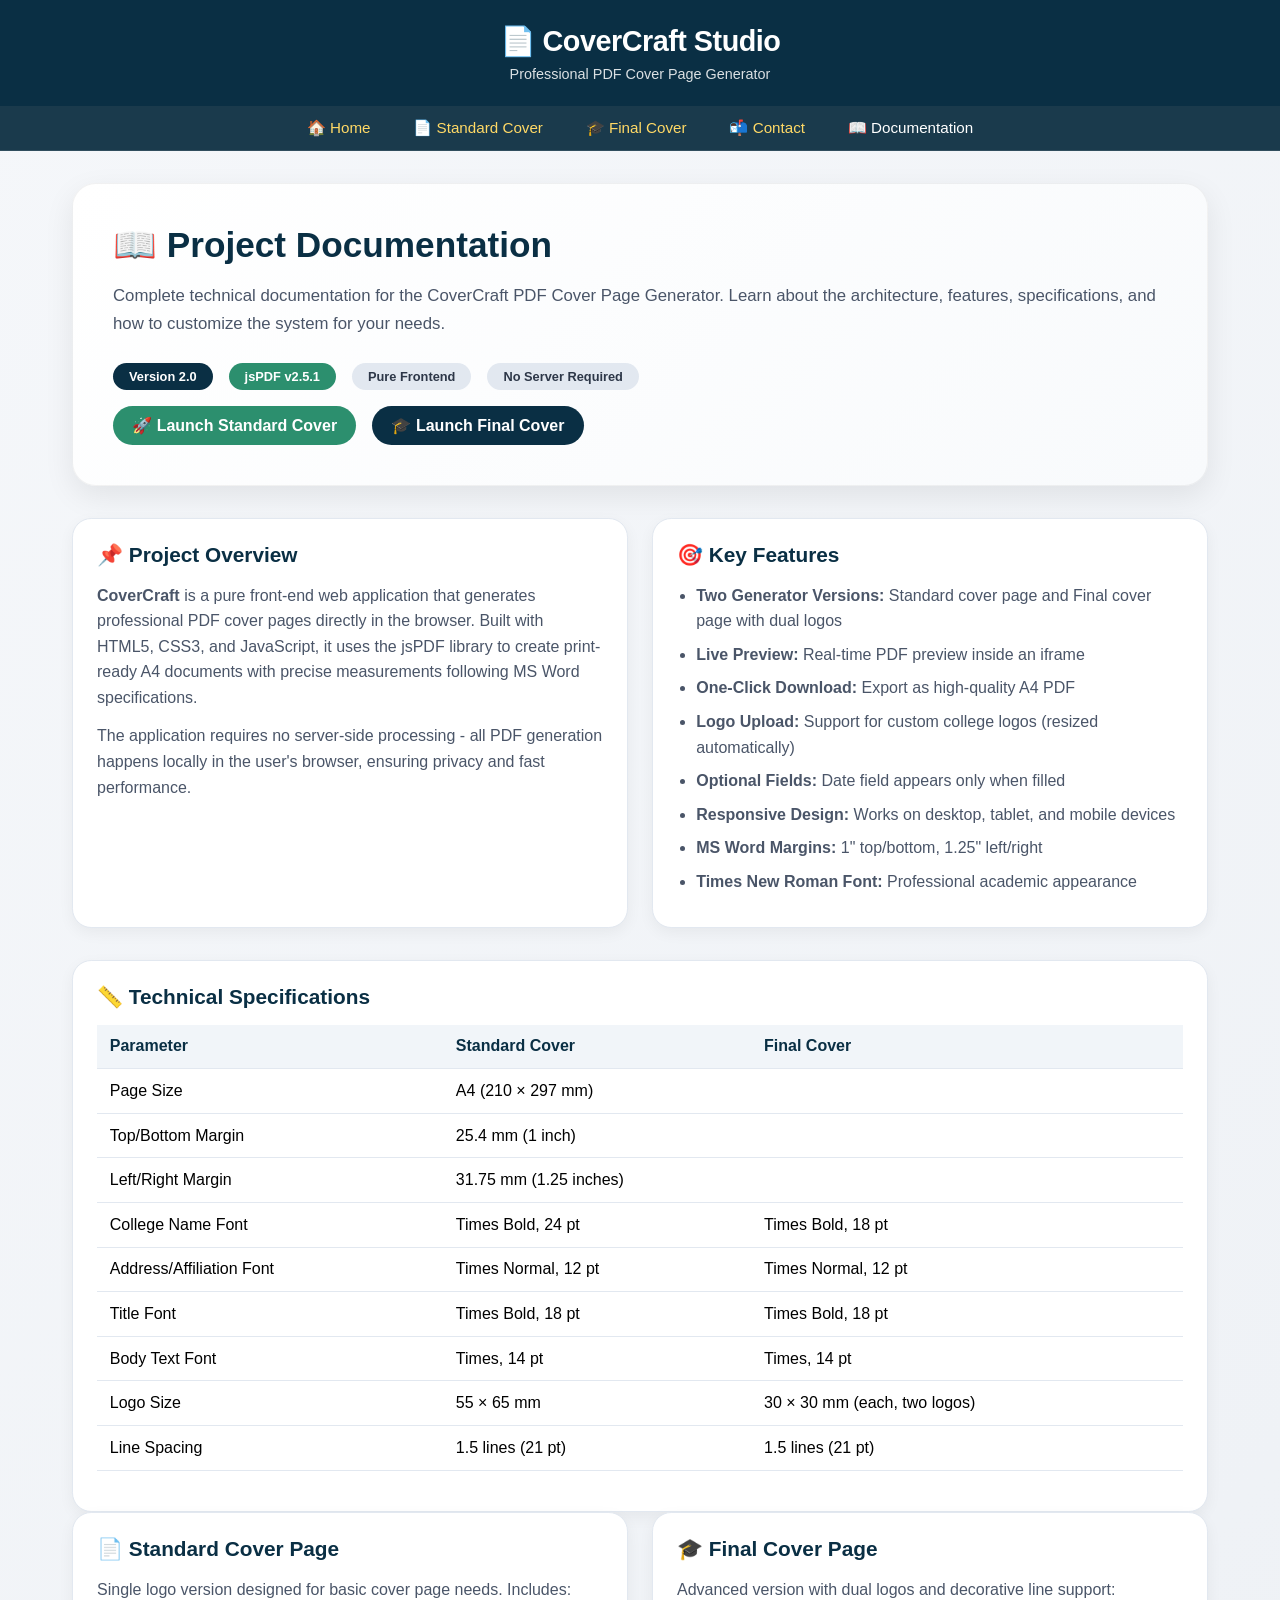
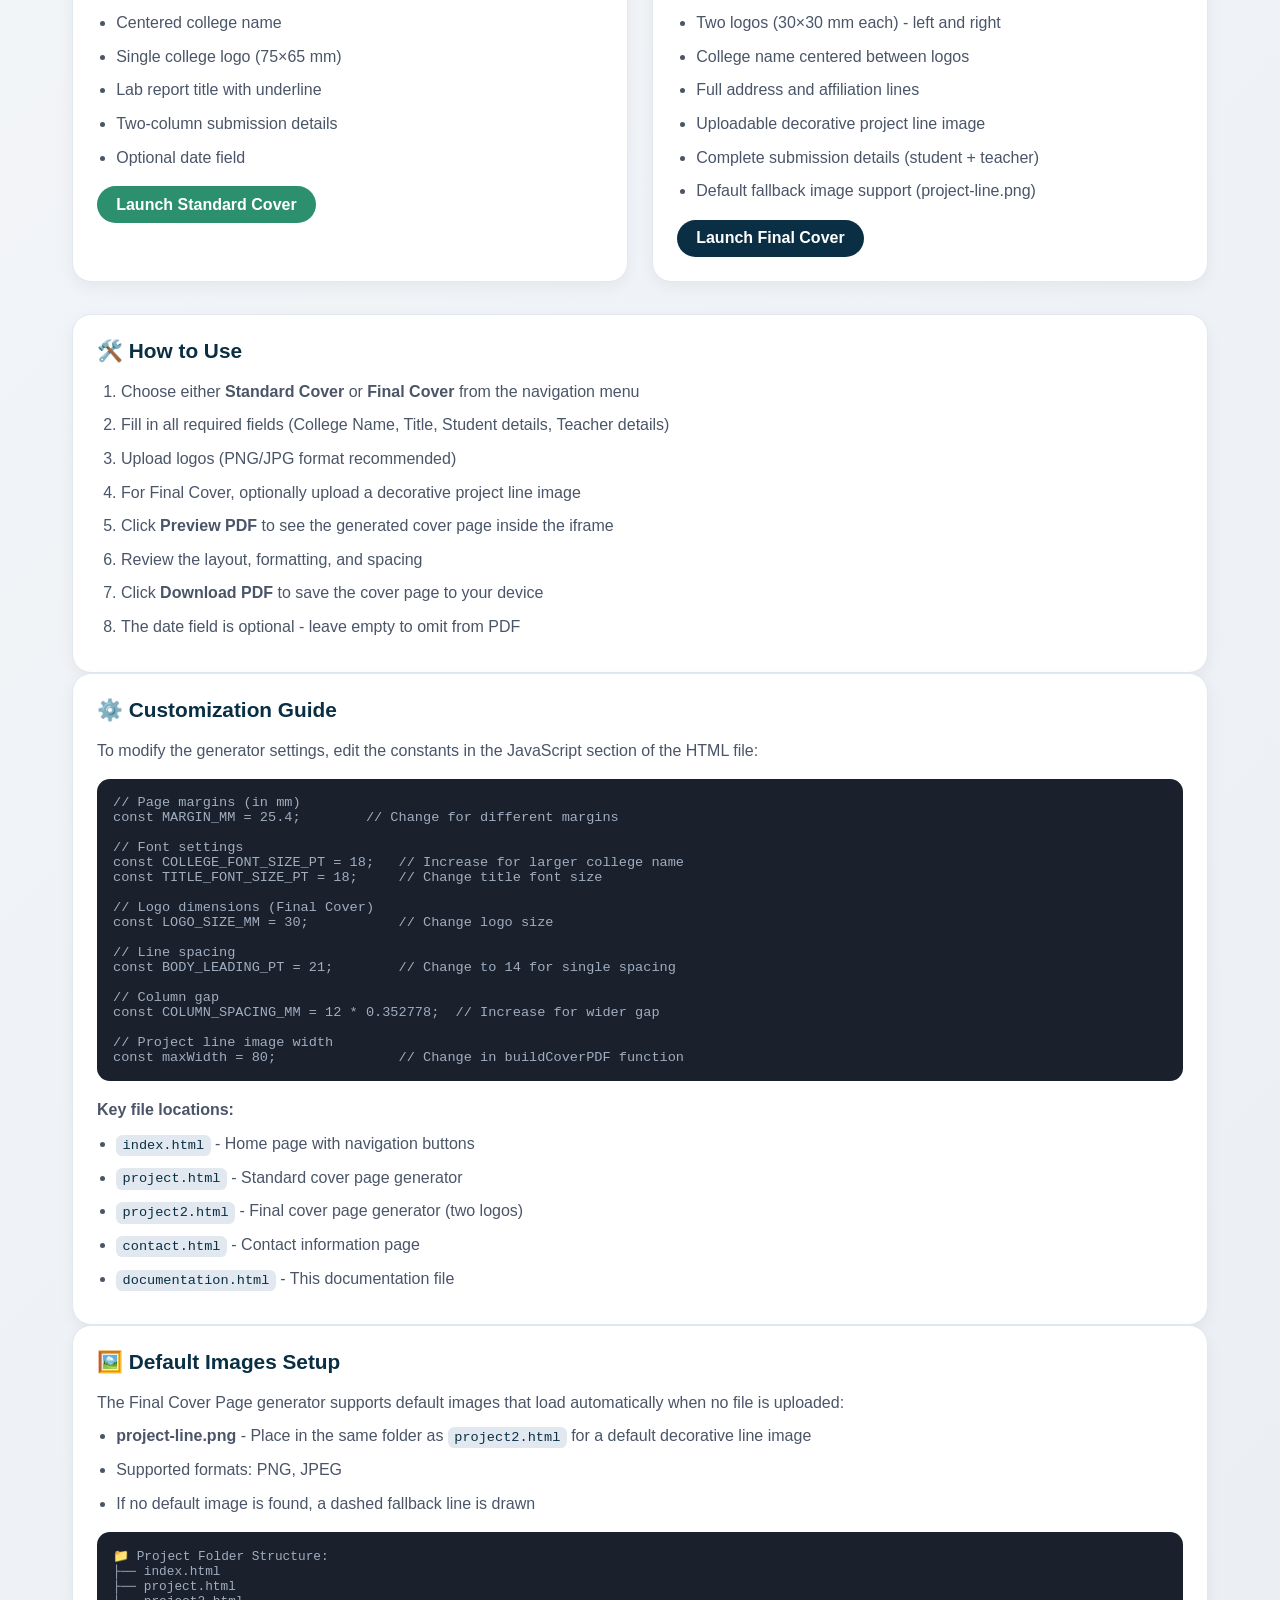
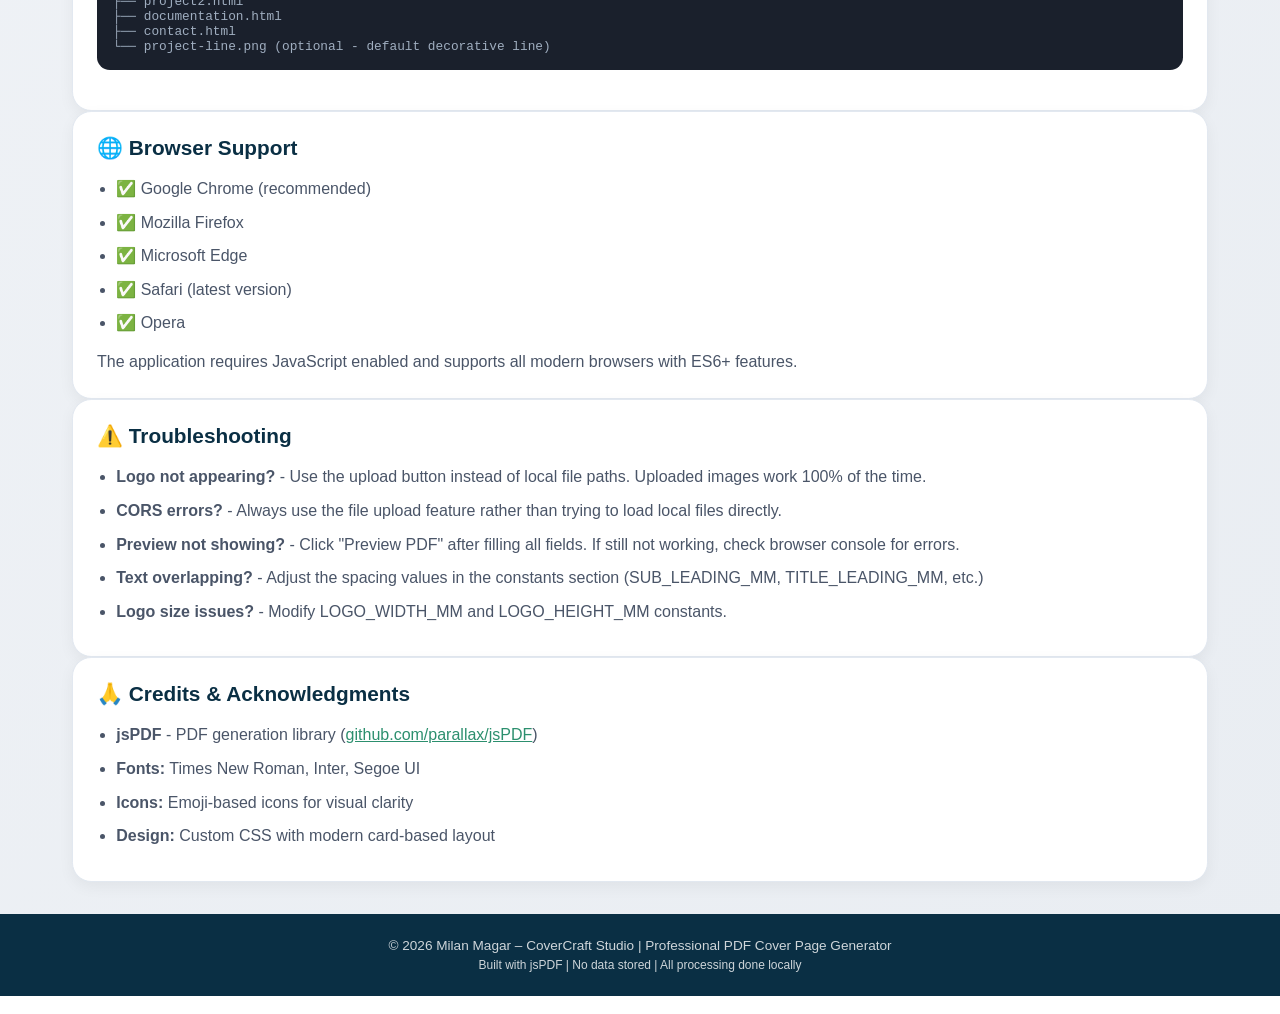
==== documentation.html @ 2a4d16ee "Add files via upload" ====
<!DOCTYPE html>
<html lang="en">
<head>
  <meta charset="UTF-8">
  <meta name="viewport" content="width=device-width, initial-scale=1.0">
  <title>Documentation | CoverCraft Studio</title>
  <style>
    * {
      margin: 0;
      padding: 0;
      box-sizing: border-box;
    }

    body {
      font-family: 'Inter', -apple-system, BlinkMacSystemFont, 'Segoe UI', Roboto, sans-serif;
      background: linear-gradient(135deg, #f5f7fa 0%, #e9edf2 100%);
      min-height: 100vh;
      display: flex;
      flex-direction: column;
    }

    /* Header Styles */
    .main-header {
      background: linear-gradient(135deg, #0a2f44 0%, #0a2f44 100%);
      color: white;
      padding: 1.5rem 2rem;
      text-align: center;
      box-shadow: 0 4px 15px rgba(0,0,0,0.1);
    }

    .main-header h1 {
      font-size: 1.8rem;
      letter-spacing: -0.5px;
      margin-bottom: 0.5rem;
    }

    .main-header p {
      opacity: 0.85;
      font-size: 0.9rem;
    }

    /* Navigation */
    .nav-bar {
      background: #1a3a4c;
      padding: 0.8rem 2rem;
      text-align: center;
      border-bottom: 1px solid rgba(255,255,255,0.1);
    }

    .nav-bar a {
      color: #ffd966;
      margin: 0 1.2rem;
      text-decoration: none;
      font-weight: 500;
      transition: all 0.3s ease;
      font-size: 0.95rem;
    }

    .nav-bar a:hover {
      color: white;
      text-decoration: underline;
    }

    /* Container */
    .container {
      max-width: 1200px;
      margin: 2rem auto;
      padding: 0 2rem;
      flex: 1;
    }

    /* Hero Section */
    .hero-section {
      background: linear-gradient(135deg, #ffffff 0%, #f8fafc 100%);
      border-radius: 1.5rem;
      padding: 2.5rem;
      margin-bottom: 2rem;
      box-shadow: 0 10px 30px rgba(0,0,0,0.08);
      border: 1px solid rgba(0,0,0,0.05);
    }

    .hero-section h1 {
      color: #0a2f44;
      font-size: 2.2rem;
      margin-bottom: 1rem;
    }

    .hero-section p {
      color: #4a5568;
      line-height: 1.7;
      font-size: 1.05rem;
    }

    .badge-container {
      display: flex;
      gap: 1rem;
      margin-top: 1.5rem;
      flex-wrap: wrap;
    }

    .badge {
      background: #e2e8f0;
      color: #2d3748;
      padding: 0.4rem 1rem;
      border-radius: 2rem;
      font-size: 0.8rem;
      font-weight: 600;
    }

    .badge-primary {
      background: #0a2f44;
      color: white;
    }

    .badge-accent {
      background: #2c8f6e;
      color: white;
    }

    /* Card Grid */
    .card-grid {
      display: grid;
      grid-template-columns: repeat(auto-fit, minmax(350px, 1fr));
      gap: 1.5rem;
      margin-bottom: 2rem;
    }

    .card {
      background: white;
      border-radius: 1.2rem;
      padding: 1.5rem;
      box-shadow: 0 5px 15px rgba(0,0,0,0.05);
      transition: transform 0.2s ease, box-shadow 0.2s ease;
      border: 1px solid #e2e8f0;
    }

    .card:hover {
      transform: translateY(-3px);
      box-shadow: 0 15px 30px rgba(0,0,0,0.1);
    }

    .card h3 {
      color: #0a2f44;
      font-size: 1.3rem;
      margin-bottom: 1rem;
      display: flex;
      align-items: center;
      gap: 0.5rem;
    }

    .card p, .card li {
      color: #4a5568;
      line-height: 1.6;
    }

    .card ul, .card ol {
      margin-left: 1.2rem;
      margin-top: 0.5rem;
    }

    .card li {
      margin: 0.5rem 0;
    }

    /* Code Block */
    .code-block {
      background: #1a202c;
      color: #a0aec0;
      padding: 1rem;
      border-radius: 0.8rem;
      font-family: 'Courier New', monospace;
      font-size: 0.8rem;
      overflow-x: auto;
      margin: 1rem 0;
    }

    code {
      background: #e2e8f0;
      padding: 0.2rem 0.4rem;
      border-radius: 0.4rem;
      font-family: 'Courier New', monospace;
      font-size: 0.85rem;
      color: #0a2f44;
    }

    pre {
      background: #1a202c;
      padding: 1rem;
      border-radius: 0.8rem;
      overflow-x: auto;
      margin: 1rem 0;
    }

    pre code {
      background: transparent;
      color: #a0aec0;
      padding: 0;
    }

    /* Buttons */
    .btn {
      display: inline-flex;
      align-items: center;
      gap: 0.5rem;
      background: #2c8f6e;
      color: white;
      padding: 0.6rem 1.2rem;
      border-radius: 2rem;
      text-decoration: none;
      font-weight: 600;
      transition: all 0.2s ease;
      border: none;
      cursor: pointer;
    }

    .btn:hover {
      background: #1f6e54;
      transform: translateY(-2px);
    }

    .btn-primary {
      background: #0a2f44;
    }

    .btn-primary:hover {
      background: #1a4b66;
    }

    .btn-group {
      display: flex;
      gap: 1rem;
      flex-wrap: wrap;
      margin-top: 1rem;
    }

    /* Table Styles */
    .specs-table {
      width: 100%;
      border-collapse: collapse;
      margin: 1rem 0;
    }

    .specs-table th, .specs-table td {
      padding: 0.8rem;
      text-align: left;
      border-bottom: 1px solid #e2e8f0;
    }

    .specs-table th {
      background: #f1f5f9;
      color: #0a2f44;
      font-weight: 600;
    }

    .specs-table tr:hover {
      background: #f8fafc;
    }

    /* Footer */
    .main-footer {
      background: #0a2f44;
      color: white;
      text-align: center;
      padding: 1.5rem;
      margin-top: auto;
    }

    .main-footer p {
      opacity: 0.8;
      font-size: 0.85rem;
    }

    /* Responsive */
    @media (max-width: 768px) {
      .container {
        padding: 0 1rem;
      }
      .hero-section {
        padding: 1.5rem;
      }
      .hero-section h1 {
        font-size: 1.6rem;
      }
      .card-grid {
        grid-template-columns: 1fr;
      }
      .nav-bar a {
        margin: 0 0.8rem;
        font-size: 0.85rem;
      }
    }
  </style>
</head>
<body>
  <div class="main-header">
    <h1>📄 CoverCraft Studio</h1>
    <p>Professional PDF Cover Page Generator</p>
  </div>
  <div class="nav-bar">
    <a href="index.html">🏠 Home</a>
    <a href="project.html">📄 Standard Cover</a>
    <a href="project2.html">🎓 Final Cover</a>
    <a href="contact.html">📬 Contact</a>
    <a href="documentation.html" style="color: white;">📖 Documentation</a>
  </div>

  <div class="container">
    <!-- Hero Section -->
    <div class="hero-section">
      <h1>📖 Project Documentation</h1>
      <p>Complete technical documentation for the CoverCraft PDF Cover Page Generator. Learn about the architecture, features, specifications, and how to customize the system for your needs.</p>
      <div class="badge-container">
        <span class="badge badge-primary">Version 2.0</span>
        <span class="badge badge-accent">jsPDF v2.5.1</span>
        <span class="badge">Pure Frontend</span>
        <span class="badge">No Server Required</span>
      </div>
      <div class="btn-group">
        <a href="project.html" class="btn">🚀 Launch Standard Cover</a>
        <a href="project2.html" class="btn btn-primary">🎓 Launch Final Cover</a>
      </div>
    </div>

    <!-- Overview Card -->
    <div class="card-grid">
      <div class="card">
        <h3>📌 Project Overview</h3>
        <p><strong>CoverCraft</strong> is a pure front-end web application that generates professional PDF cover pages directly in the browser. Built with HTML5, CSS3, and JavaScript, it uses the jsPDF library to create print-ready A4 documents with precise measurements following MS Word specifications.</p>
        <p style="margin-top: 0.8rem;">The application requires no server-side processing - all PDF generation happens locally in the user's browser, ensuring privacy and fast performance.</p>
      </div>

      <div class="card">
        <h3>🎯 Key Features</h3>
        <ul>
          <li><strong>Two Generator Versions:</strong> Standard cover page and Final cover page with dual logos</li>
          <li><strong>Live Preview:</strong> Real-time PDF preview inside an iframe</li>
          <li><strong>One-Click Download:</strong> Export as high-quality A4 PDF</li>
          <li><strong>Logo Upload:</strong> Support for custom college logos (resized automatically)</li>
          <li><strong>Optional Fields:</strong> Date field appears only when filled</li>
          <li><strong>Responsive Design:</strong> Works on desktop, tablet, and mobile devices</li>
          <li><strong>MS Word Margins:</strong> 1" top/bottom, 1.25" left/right</li>
          <li><strong>Times New Roman Font:</strong> Professional academic appearance</li>
        </ul>
      </div>
    </div>

    <!-- Technical Specifications -->
    <div class="card">
      <h3>📏 Technical Specifications</h3>
      <table class="specs-table">
        <thead>
          <tr><th>Parameter</th><th>Standard Cover</th><th>Final Cover</th></tr>
        </thead>
        <tbody>
          <tr><td>Page Size</td><td colspan="2">A4 (210 × 297 mm)</td></tr>
          <tr><td>Top/Bottom Margin</td><td colspan="2">25.4 mm (1 inch)</td></tr>
          <tr><td>Left/Right Margin</td><td colspan="2">31.75 mm (1.25 inches)</td></tr>
          <tr><td>College Name Font</td><td>Times Bold, 24 pt</td><td>Times Bold, 18 pt</td></tr>
          <tr><td>Address/Affiliation Font</td><td>Times Normal, 12 pt</td><td>Times Normal, 12 pt</td></tr>
          <tr><td>Title Font</td><td>Times Bold, 18 pt</td><td>Times Bold, 18 pt</td></tr>
          <tr><td>Body Text Font</td><td>Times, 14 pt</td><td>Times, 14 pt</td></tr>
          <tr><td>Logo Size</td><td>55 × 65 mm</td><td>30 × 30 mm (each, two logos)</td></tr>
          <tr><td>Line Spacing</td><td>1.5 lines (21 pt)</td><td>1.5 lines (21 pt)</td></tr>
        </tbody>
      </table>
    </div>

    <!-- Generator Versions -->
    <div class="card-grid">
      <div class="card">
        <h3>📄 Standard Cover Page</h3>
        <p>Single logo version designed for basic cover page needs. Includes:</p>
        <ul>
          <li>Centered college name</li>
          <li>Single college logo (75×65 mm)</li>
          <li>Lab report title with underline</li>
          <li>Two-column submission details</li>
          <li>Optional date field</li>
        </ul>
        <div class="btn-group" style="margin-top: 1rem;">
          <a href="project.html" class="btn">Launch Standard Cover</a>
        </div>
      </div>

      <div class="card">
        <h3>🎓 Final Cover Page</h3>
        <p>Advanced version with dual logos and decorative line support:</p>
        <ul>
          <li>Two logos (30×30 mm each) - left and right</li>
          <li>College name centered between logos</li>
          <li>Full address and affiliation lines</li>
          <li>Uploadable decorative project line image</li>
          <li>Complete submission details (student + teacher)</li>
          <li>Default fallback image support (project-line.png)</li>
        </ul>
        <div class="btn-group" style="margin-top: 1rem;">
          <a href="project2.html" class="btn btn-primary">Launch Final Cover</a>
        </div>
      </div>
    </div>

    <!-- How to Use -->
    <div class="card">
      <h3>🛠️ How to Use</h3>
      <ol style="margin-left: 1.5rem; line-height: 1.8;">
        <li>Choose either <strong>Standard Cover</strong> or <strong>Final Cover</strong> from the navigation menu</li>
        <li>Fill in all required fields (College Name, Title, Student details, Teacher details)</li>
        <li>Upload logos (PNG/JPG format recommended)</li>
        <li>For Final Cover, optionally upload a decorative project line image</li>
        <li>Click <strong>Preview PDF</strong> to see the generated cover page inside the iframe</li>
        <li>Review the layout, formatting, and spacing</li>
        <li>Click <strong>Download PDF</strong> to save the cover page to your device</li>
        <li>The date field is optional - leave empty to omit from PDF</li>
      </ol>
    </div>

    <!-- Customization Guide -->
    <div class="card">
      <h3>⚙️ Customization Guide</h3>
      <p>To modify the generator settings, edit the constants in the JavaScript section of the HTML file:</p>
      
      <pre><code>// Page margins (in mm)
const MARGIN_MM = 25.4;        // Change for different margins

// Font settings
const COLLEGE_FONT_SIZE_PT = 18;   // Increase for larger college name
const TITLE_FONT_SIZE_PT = 18;     // Change title font size

// Logo dimensions (Final Cover)
const LOGO_SIZE_MM = 30;           // Change logo size

// Line spacing
const BODY_LEADING_PT = 21;        // Change to 14 for single spacing

// Column gap
const COLUMN_SPACING_MM = 12 * 0.352778;  // Increase for wider gap

// Project line image width
const maxWidth = 80;               // Change in buildCoverPDF function</code></pre>

      <p style="margin-top: 1rem;"><strong>Key file locations:</strong></p>
      <ul>
        <li><code>index.html</code> - Home page with navigation buttons</li>
        <li><code>project.html</code> - Standard cover page generator</li>
        <li><code>project2.html</code> - Final cover page generator (two logos)</li>
        <li><code>contact.html</code> - Contact information page</li>
        <li><code>documentation.html</code> - This documentation file</li>
      </ul>
    </div>

    <!-- Default Images -->
    <div class="card">
      <h3>🖼️ Default Images Setup</h3>
      <p>The Final Cover Page generator supports default images that load automatically when no file is uploaded:</p>
      <ul>
        <li><strong>project-line.png</strong> - Place in the same folder as <code>project2.html</code> for a default decorative line image</li>
        <li>Supported formats: PNG, JPEG</li>
        <li>If no default image is found, a dashed fallback line is drawn</li>
      </ul>
      <div class="code-block">
        📁 Project Folder Structure:<br>
        ├── index.html<br>
        ├── project.html<br>
        ├── project2.html<br>
        ├── documentation.html<br>
        ├── contact.html<br>
        └── project-line.png (optional - default decorative line)
      </div>
    </div>

    <!-- Browser Support -->
    <div class="card">
      <h3>🌐 Browser Support</h3>
      <ul>
        <li>✅ Google Chrome (recommended)</li>
        <li>✅ Mozilla Firefox</li>
        <li>✅ Microsoft Edge</li>
        <li>✅ Safari (latest version)</li>
        <li>✅ Opera</li>
      </ul>
      <p style="margin-top: 0.8rem;">The application requires JavaScript enabled and supports all modern browsers with ES6+ features.</p>
    </div>

    <!-- Troubleshooting -->
    <div class="card">
      <h3>⚠️ Troubleshooting</h3>
      <ul>
        <li><strong>Logo not appearing?</strong> - Use the upload button instead of local file paths. Uploaded images work 100% of the time.</li>
        <li><strong>CORS errors?</strong> - Always use the file upload feature rather than trying to load local files directly.</li>
        <li><strong>Preview not showing?</strong> - Click "Preview PDF" after filling all fields. If still not working, check browser console for errors.</li>
        <li><strong>Text overlapping?</strong> - Adjust the spacing values in the constants section (SUB_LEADING_MM, TITLE_LEADING_MM, etc.)</li>
        <li><strong>Logo size issues?</strong> - Modify LOGO_WIDTH_MM and LOGO_HEIGHT_MM constants.</li>
      </ul>
    </div>

    <!-- Credits -->
    <div class="card">
      <h3>🙏 Credits & Acknowledgments</h3>
      <ul>
        <li><strong>jsPDF</strong> - PDF generation library (<a href="https://github.com/parallax/jsPDF" target="_blank" style="color: #2c8f6e;">github.com/parallax/jsPDF</a>)</li>
        <li><strong>Fonts:</strong> Times New Roman, Inter, Segoe UI</li>
        <li><strong>Icons:</strong> Emoji-based icons for visual clarity</li>
        <li><strong>Design:</strong> Custom CSS with modern card-based layout</li>
      </ul>
    </div>
  </div>

  <div class="main-footer">
    <p>© 2026 Milan Magar – CoverCraft Studio | Professional PDF Cover Page Generator</p>
    <p style="font-size: 0.75rem; margin-top: 0.3rem;">Built with jsPDF | No data stored | All processing done locally</p>
  </div>
</body>
</html>
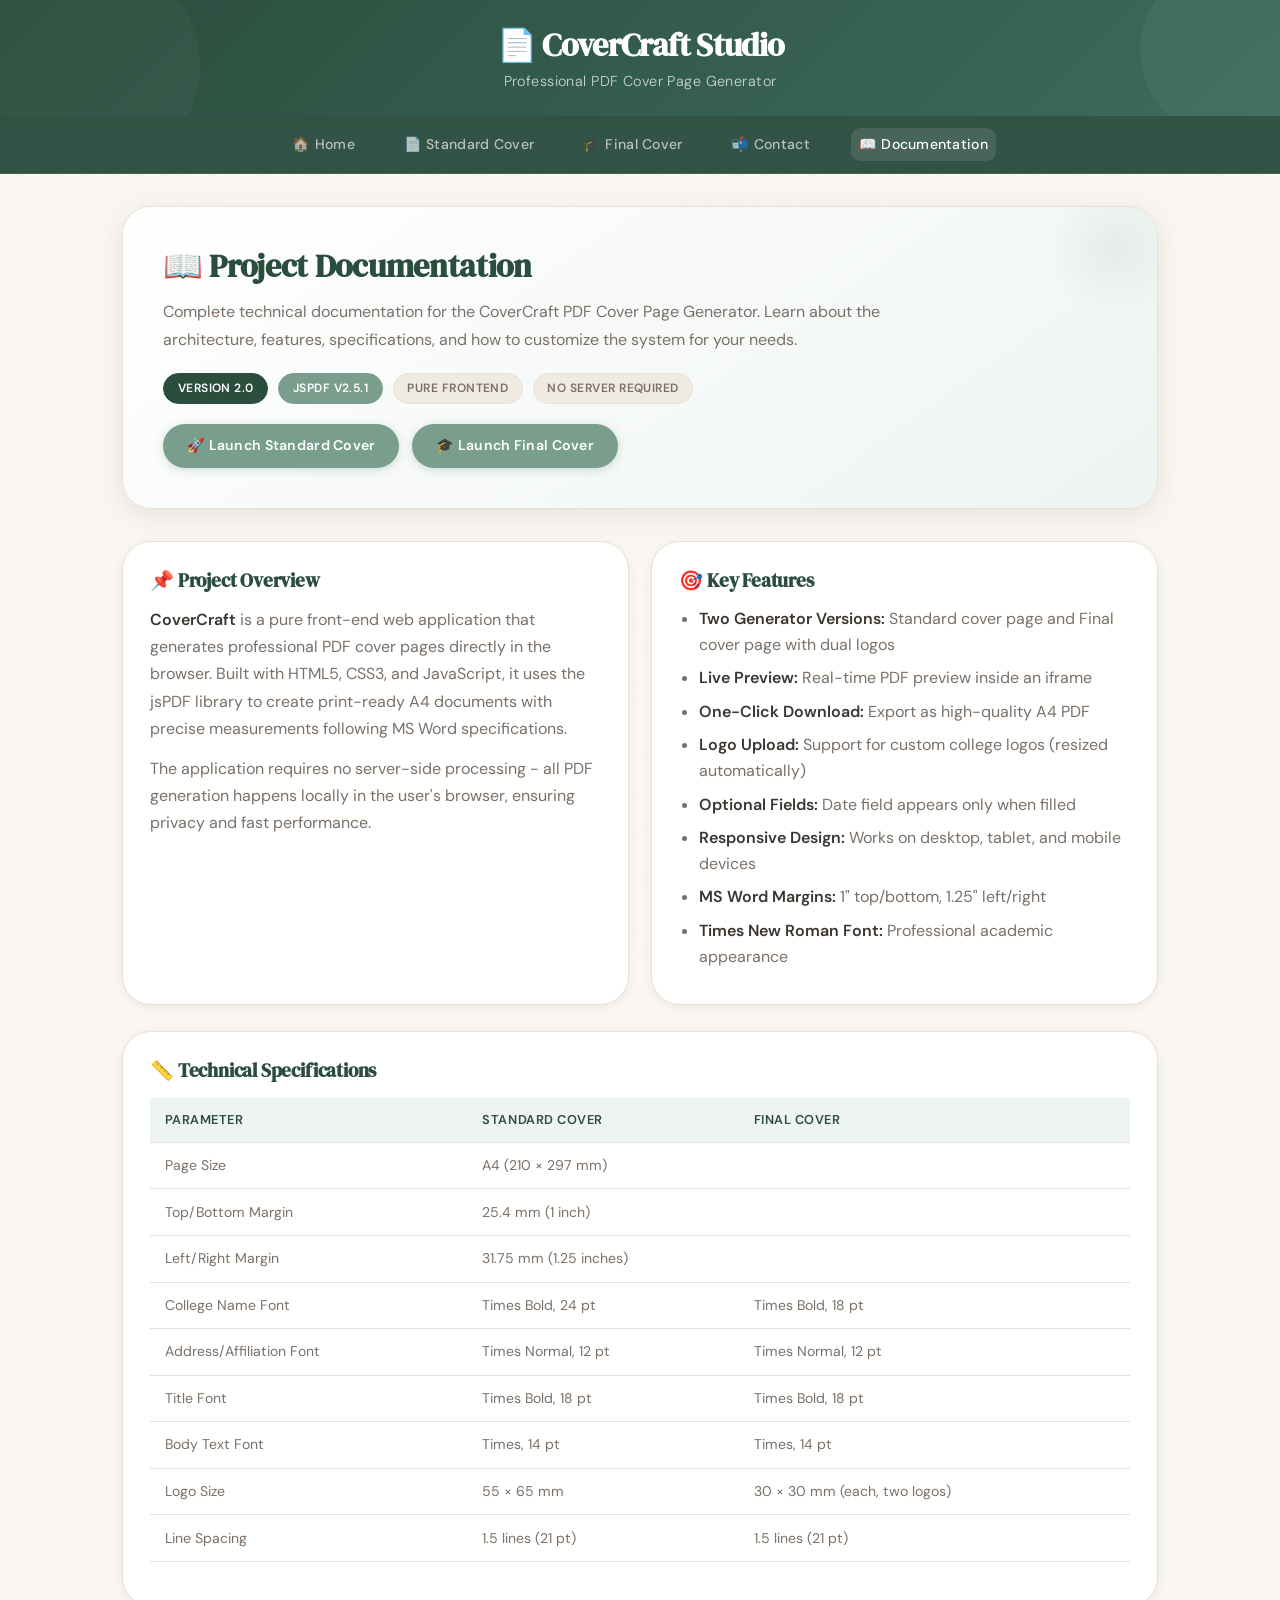
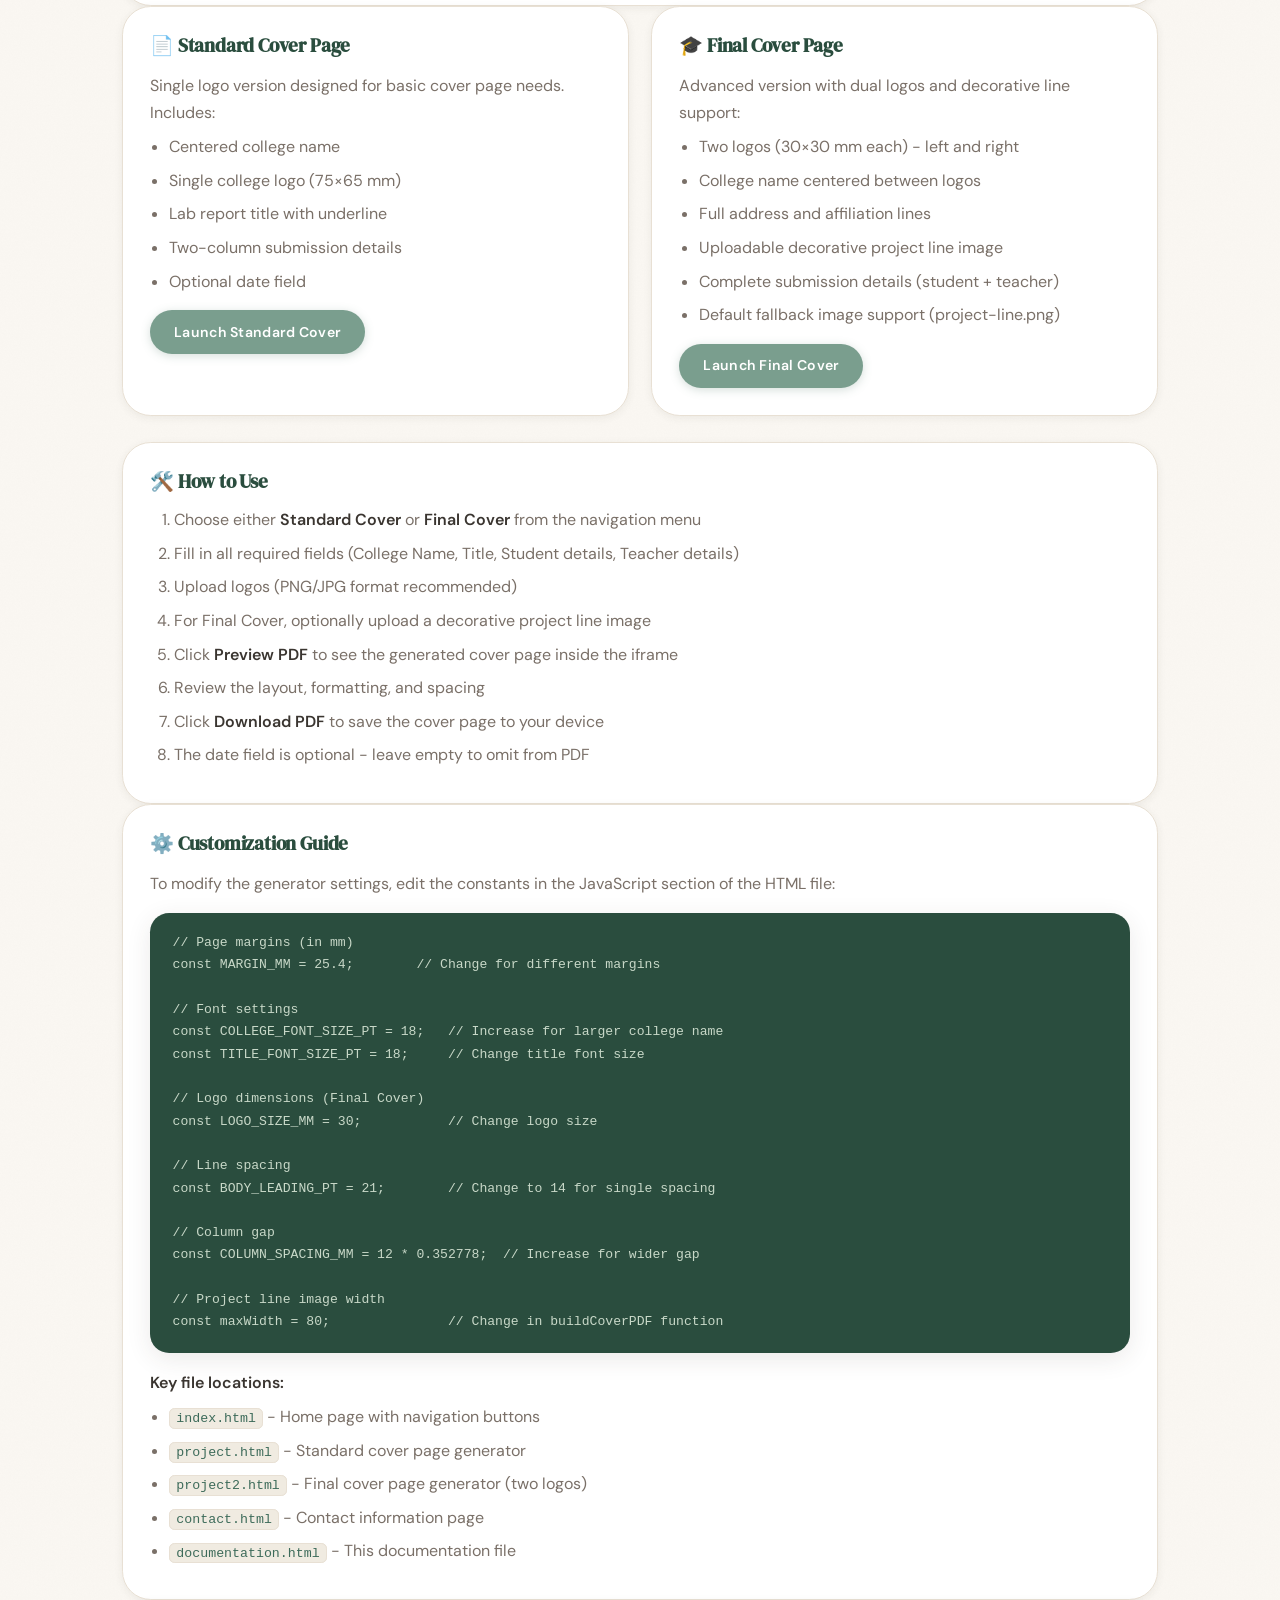
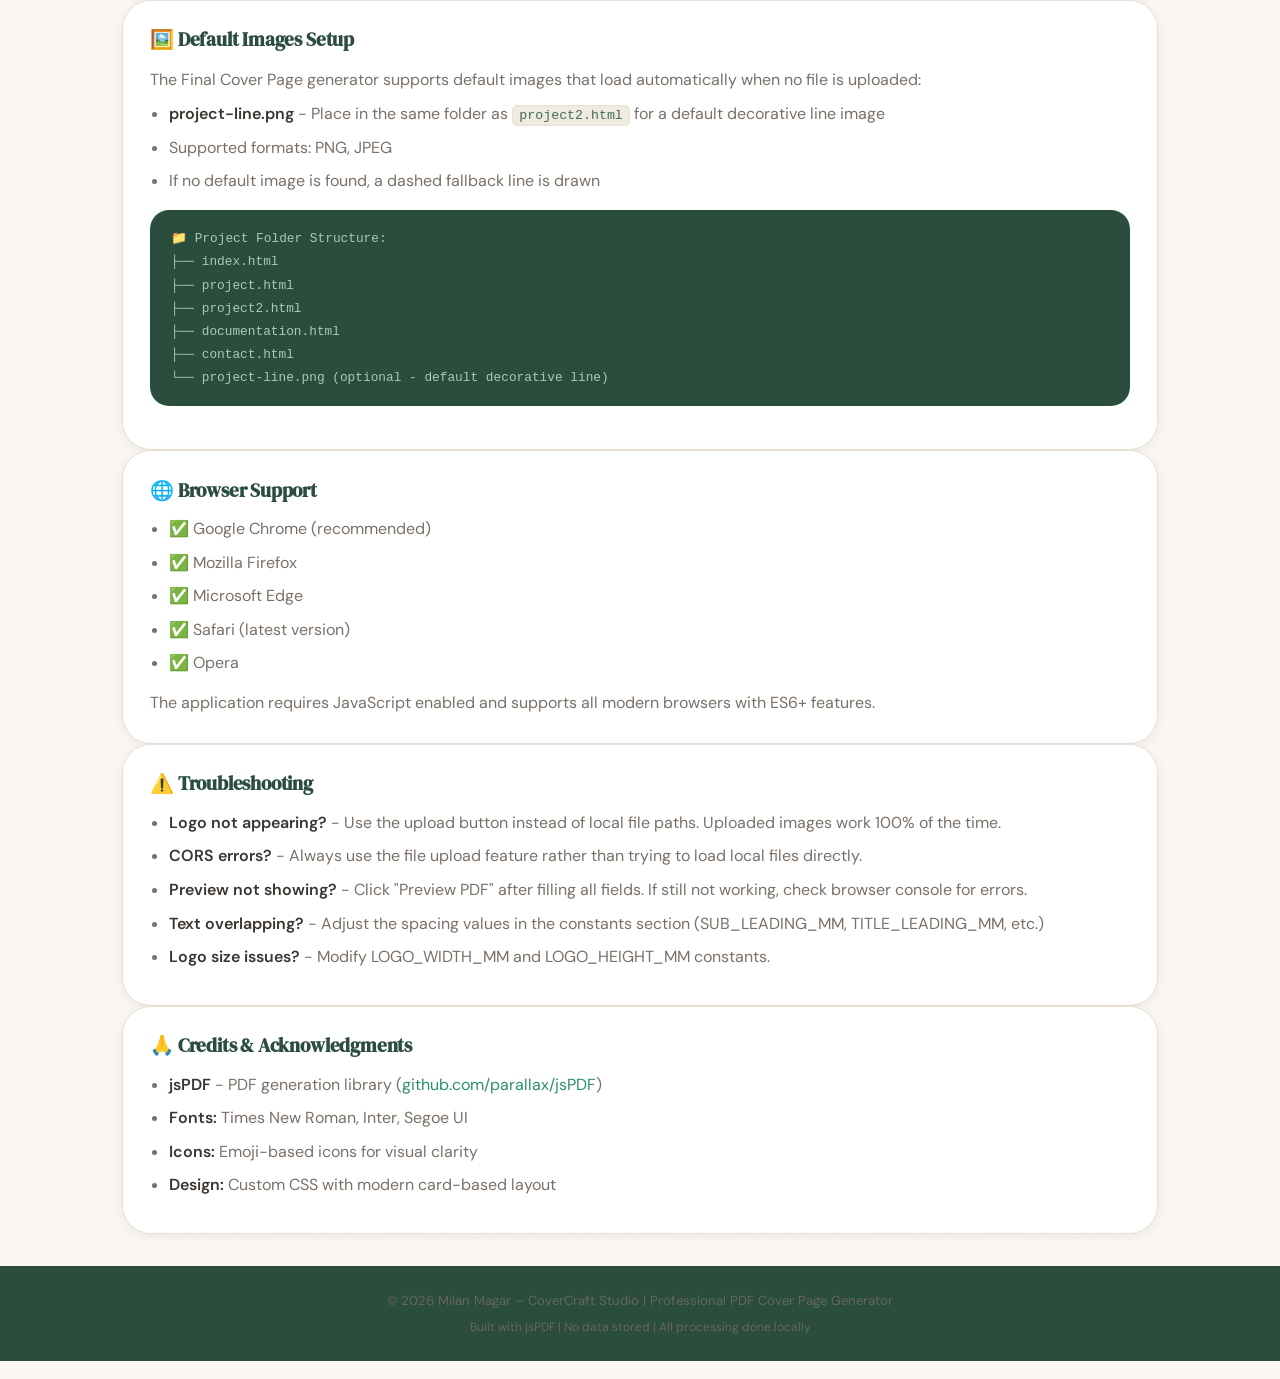
==== commit e79a2ae6: "Add files via upload Newer css and joint js" ====
--- a/documentation.html
+++ b/documentation.html
@@ -4,292 +4,7 @@
   <meta charset="UTF-8">
   <meta name="viewport" content="width=device-width, initial-scale=1.0">
   <title>Documentation | CoverCraft Studio</title>
-  <style>
-    * {
-      margin: 0;
-      padding: 0;
-      box-sizing: border-box;
-    }
-
-    body {
-      font-family: 'Inter', -apple-system, BlinkMacSystemFont, 'Segoe UI', Roboto, sans-serif;
-      background: linear-gradient(135deg, #f5f7fa 0%, #e9edf2 100%);
-      min-height: 100vh;
-      display: flex;
-      flex-direction: column;
-    }
-
-    /* Header Styles */
-    .main-header {
-      background: linear-gradient(135deg, #0a2f44 0%, #0a2f44 100%);
-      color: white;
-      padding: 1.5rem 2rem;
-      text-align: center;
-      box-shadow: 0 4px 15px rgba(0,0,0,0.1);
-    }
-
-    .main-header h1 {
-      font-size: 1.8rem;
-      letter-spacing: -0.5px;
-      margin-bottom: 0.5rem;
-    }
-
-    .main-header p {
-      opacity: 0.85;
-      font-size: 0.9rem;
-    }
-
-    /* Navigation */
-    .nav-bar {
-      background: #1a3a4c;
-      padding: 0.8rem 2rem;
-      text-align: center;
-      border-bottom: 1px solid rgba(255,255,255,0.1);
-    }
-
-    .nav-bar a {
-      color: #ffd966;
-      margin: 0 1.2rem;
-      text-decoration: none;
-      font-weight: 500;
-      transition: all 0.3s ease;
-      font-size: 0.95rem;
-    }
-
-    .nav-bar a:hover {
-      color: white;
-      text-decoration: underline;
-    }
-
-    /* Container */
-    .container {
-      max-width: 1200px;
-      margin: 2rem auto;
-      padding: 0 2rem;
-      flex: 1;
-    }
-
-    /* Hero Section */
-    .hero-section {
-      background: linear-gradient(135deg, #ffffff 0%, #f8fafc 100%);
-      border-radius: 1.5rem;
-      padding: 2.5rem;
-      margin-bottom: 2rem;
-      box-shadow: 0 10px 30px rgba(0,0,0,0.08);
-      border: 1px solid rgba(0,0,0,0.05);
-    }
-
-    .hero-section h1 {
-      color: #0a2f44;
-      font-size: 2.2rem;
-      margin-bottom: 1rem;
-    }
-
-    .hero-section p {
-      color: #4a5568;
-      line-height: 1.7;
-      font-size: 1.05rem;
-    }
-
-    .badge-container {
-      display: flex;
-      gap: 1rem;
-      margin-top: 1.5rem;
-      flex-wrap: wrap;
-    }
-
-    .badge {
-      background: #e2e8f0;
-      color: #2d3748;
-      padding: 0.4rem 1rem;
-      border-radius: 2rem;
-      font-size: 0.8rem;
-      font-weight: 600;
-    }
-
-    .badge-primary {
-      background: #0a2f44;
-      color: white;
-    }
-
-    .badge-accent {
-      background: #2c8f6e;
-      color: white;
-    }
-
-    /* Card Grid */
-    .card-grid {
-      display: grid;
-      grid-template-columns: repeat(auto-fit, minmax(350px, 1fr));
-      gap: 1.5rem;
-      margin-bottom: 2rem;
-    }
-
-    .card {
-      background: white;
-      border-radius: 1.2rem;
-      padding: 1.5rem;
-      box-shadow: 0 5px 15px rgba(0,0,0,0.05);
-      transition: transform 0.2s ease, box-shadow 0.2s ease;
-      border: 1px solid #e2e8f0;
-    }
-
-    .card:hover {
-      transform: translateY(-3px);
-      box-shadow: 0 15px 30px rgba(0,0,0,0.1);
-    }
-
-    .card h3 {
-      color: #0a2f44;
-      font-size: 1.3rem;
-      margin-bottom: 1rem;
-      display: flex;
-      align-items: center;
-      gap: 0.5rem;
-    }
-
-    .card p, .card li {
-      color: #4a5568;
-      line-height: 1.6;
-    }
-
-    .card ul, .card ol {
-      margin-left: 1.2rem;
-      margin-top: 0.5rem;
-    }
-
-    .card li {
-      margin: 0.5rem 0;
-    }
-
-    /* Code Block */
-    .code-block {
-      background: #1a202c;
-      color: #a0aec0;
-      padding: 1rem;
-      border-radius: 0.8rem;
-      font-family: 'Courier New', monospace;
-      font-size: 0.8rem;
-      overflow-x: auto;
-      margin: 1rem 0;
-    }
-
-    code {
-      background: #e2e8f0;
-      padding: 0.2rem 0.4rem;
-      border-radius: 0.4rem;
-      font-family: 'Courier New', monospace;
-      font-size: 0.85rem;
-      color: #0a2f44;
-    }
-
-    pre {
-      background: #1a202c;
-      padding: 1rem;
-      border-radius: 0.8rem;
-      overflow-x: auto;
-      margin: 1rem 0;
-    }
-
-    pre code {
-      background: transparent;
-      color: #a0aec0;
-      padding: 0;
-    }
-
-    /* Buttons */
-    .btn {
-      display: inline-flex;
-      align-items: center;
-      gap: 0.5rem;
-      background: #2c8f6e;
-      color: white;
-      padding: 0.6rem 1.2rem;
-      border-radius: 2rem;
-      text-decoration: none;
-      font-weight: 600;
-      transition: all 0.2s ease;
-      border: none;
-      cursor: pointer;
-    }
-
-    .btn:hover {
-      background: #1f6e54;
-      transform: translateY(-2px);
-    }
-
-    .btn-primary {
-      background: #0a2f44;
-    }
-
-    .btn-primary:hover {
-      background: #1a4b66;
-    }
-
-    .btn-group {
-      display: flex;
-      gap: 1rem;
-      flex-wrap: wrap;
-      margin-top: 1rem;
-    }
-
-    /* Table Styles */
-    .specs-table {
-      width: 100%;
-      border-collapse: collapse;
-      margin: 1rem 0;
-    }
-
-    .specs-table th, .specs-table td {
-      padding: 0.8rem;
-      text-align: left;
-      border-bottom: 1px solid #e2e8f0;
-    }
-
-    .specs-table th {
-      background: #f1f5f9;
-      color: #0a2f44;
-      font-weight: 600;
-    }
-
-    .specs-table tr:hover {
-      background: #f8fafc;
-    }
-
-    /* Footer */
-    .main-footer {
-      background: #0a2f44;
-      color: white;
-      text-align: center;
-      padding: 1.5rem;
-      margin-top: auto;
-    }
-
-    .main-footer p {
-      opacity: 0.8;
-      font-size: 0.85rem;
-    }
-
-    /* Responsive */
-    @media (max-width: 768px) {
-      .container {
-        padding: 0 1rem;
-      }
-      .hero-section {
-        padding: 1.5rem;
-      }
-      .hero-section h1 {
-        font-size: 1.6rem;
-      }
-      .card-grid {
-        grid-template-columns: 1fr;
-      }
-      .nav-bar a {
-        margin: 0 0.8rem;
-        font-size: 0.85rem;
-      }
-    }
-  </style>
+  <link rel="stylesheet" href="styles.css">
 </head>
 <body>
   <div class="main-header">
@@ -509,5 +224,6 @@
     <p>© 2026 Milan Magar – CoverCraft Studio | Professional PDF Cover Page Generator</p>
     <p style="font-size: 0.75rem; margin-top: 0.3rem;">Built with jsPDF | No data stored | All processing done locally</p>
   </div>
+  <script src="shared.js"></script>
 </body>
 </html>
--- a/styles.css
+++ b/styles.css
@@ -0,0 +1,773 @@
+/* ============================================================
+   CoverCraft Studio – Shared Stylesheet
+   Theme: Soft Sage · Warm Cream · Gentle Shadows
+   Fonts: DM Serif Display (headings) + DM Sans (body)
+   ============================================================ */
+
+@import url('https://fonts.googleapis.com/css2?family=DM+Serif+Display:ital@0;1&family=DM+Sans:ital,opsz,wght@0,9..40,300;0,9..40,400;0,9..40,500;0,9..40,600;0,9..40,700;1,9..40,400&display=swap');
+
+/* ── CSS Variables ── */
+:root {
+  --cream:       #faf7f2;
+  --cream-dark:  #f0ebe1;
+  --cream-mid:   #e8e0d4;
+  --sage:        #7a9e8e;
+  --sage-dark:   #5c8070;
+  --sage-light:  #a8c4b8;
+  --sage-faint:  #eef4f1;
+  --moss:        #3d6b5a;
+  --forest:      #2a4d3e;
+  --clay:        #b87355;
+  --clay-light:  #d9a080;
+  --text-main:   #3a3530;
+  --text-muted:  #7a7068;
+  --text-soft:   #a09890;
+  --white:       #ffffff;
+  --shadow-sm:   0 2px 8px rgba(60,50,40,0.07);
+  --shadow-md:   0 6px 24px rgba(60,50,40,0.10);
+  --shadow-lg:   0 16px 48px rgba(60,50,40,0.12);
+  --radius-sm:   0.6rem;
+  --radius-md:   1.2rem;
+  --radius-lg:   1.8rem;
+  --radius-xl:   2.4rem;
+  --transition:  all 0.25s ease;
+}
+
+/* ── Reset ── */
+*, *::before, *::after {
+  margin: 0;
+  padding: 0;
+  box-sizing: border-box;
+}
+
+/* ── Base ── */
+html { scroll-behavior: smooth; }
+
+body {
+  font-family: 'DM Sans', -apple-system, BlinkMacSystemFont, sans-serif;
+  background: var(--cream);
+  color: var(--text-main);
+  min-height: 100vh;
+  display: flex;
+  flex-direction: column;
+  line-height: 1.65;
+  /* Subtle grain texture via SVG filter */
+  background-image: url("data:image/svg+xml,%3Csvg xmlns='http://www.w3.org/2000/svg' width='300' height='300'%3E%3Cfilter id='noise'%3E%3CfeTurbulence type='fractalNoise' baseFrequency='0.75' numOctaves='4' stitchTiles='stitch'/%3E%3CfeColorMatrix type='saturate' values='0'/%3E%3C/filter%3E%3Crect width='300' height='300' filter='url(%23noise)' opacity='0.025'/%3E%3C/svg%3E");
+}
+
+/* ── Typography ── */
+h1, h2, h3, h4 {
+  font-family: 'DM Serif Display', Georgia, serif;
+  color: var(--forest);
+  line-height: 1.2;
+  letter-spacing: -0.01em;
+}
+
+p { color: var(--text-muted); }
+
+a {
+  color: var(--sage-dark);
+  text-decoration: none;
+  transition: var(--transition);
+}
+a:hover { color: var(--moss); text-decoration: underline; }
+
+strong { color: var(--text-main); font-weight: 600; }
+
+code {
+  font-family: 'JetBrains Mono', 'Fira Code', 'Courier New', monospace;
+  background: var(--cream-dark);
+  color: var(--moss);
+  padding: 0.15em 0.45em;
+  border-radius: 0.35rem;
+  font-size: 0.83em;
+  border: 1px solid var(--cream-mid);
+}
+
+pre {
+  background: var(--forest);
+  color: #c8d8c8;
+  padding: 1.2rem 1.4rem;
+  border-radius: var(--radius-md);
+  overflow-x: auto;
+  margin: 1rem 0;
+  font-size: 0.82rem;
+  line-height: 1.7;
+  box-shadow: var(--shadow-md);
+}
+
+pre code {
+  background: transparent;
+  color: #c8d8c8;
+  padding: 0;
+  border: none;
+  font-size: inherit;
+}
+
+/* ── Main Header ── */
+.main-header {
+  background: linear-gradient(135deg, var(--forest) 0%, var(--moss) 100%);
+  color: var(--white);
+  padding: 1.6rem 2rem 1.4rem;
+  text-align: center;
+  box-shadow: 0 4px 20px rgba(42,77,62,0.22);
+  position: relative;
+  overflow: hidden;
+}
+
+.main-header::before {
+  content: '';
+  position: absolute;
+  top: -40px; right: -40px;
+  width: 180px; height: 180px;
+  background: rgba(255,255,255,0.04);
+  border-radius: 50%;
+}
+
+.main-header::after {
+  content: '';
+  position: absolute;
+  bottom: -60px; left: -20px;
+  width: 220px; height: 220px;
+  background: rgba(255,255,255,0.03);
+  border-radius: 50%;
+}
+
+.main-header h1 {
+  font-family: 'DM Serif Display', serif;
+  font-size: 2rem;
+  color: var(--white);
+  margin-bottom: 0.35rem;
+  letter-spacing: -0.02em;
+}
+
+.main-header p {
+  color: rgba(255,255,255,0.75);
+  font-size: 0.9rem;
+  font-weight: 300;
+  letter-spacing: 0.03em;
+}
+
+/* ── Navigation ── */
+.nav-bar {
+  background: rgba(42,77,62,0.96);
+  backdrop-filter: blur(8px);
+  padding: 0.75rem 2rem;
+  text-align: center;
+  border-bottom: 1px solid rgba(255,255,255,0.08);
+  position: sticky;
+  top: 0;
+  z-index: 100;
+}
+
+.nav-bar a {
+  color: rgba(255,255,255,0.65);
+  margin: 0 0.9rem;
+  text-decoration: none;
+  font-weight: 500;
+  font-size: 0.88rem;
+  letter-spacing: 0.02em;
+  transition: var(--transition);
+  padding: 0.3rem 0.5rem;
+  border-radius: var(--radius-sm);
+  display: inline-block;
+}
+
+.nav-bar a:hover,
+.nav-bar a[style*="color: white"],
+.nav-bar a.active {
+  color: var(--white) !important;
+  background: rgba(255,255,255,0.10);
+  text-decoration: none;
+}
+
+/* ── Container ── */
+.container {
+  max-width: 1100px;
+  margin: 2rem auto;
+  padding: 0 2rem;
+  flex: 1;
+}
+
+/* ── Hero Section ── */
+.hero-section {
+  background: linear-gradient(145deg, var(--white) 0%, var(--sage-faint) 100%);
+  border-radius: var(--radius-lg);
+  padding: 2.5rem;
+  margin-bottom: 2rem;
+  box-shadow: var(--shadow-md);
+  border: 1px solid var(--cream-mid);
+  position: relative;
+  overflow: hidden;
+}
+
+.hero-section::after {
+  content: '';
+  position: absolute;
+  top: -30px; right: -30px;
+  width: 140px; height: 140px;
+  background: radial-gradient(circle, rgba(122,158,142,0.12) 0%, transparent 70%);
+  border-radius: 50%;
+  pointer-events: none;
+}
+
+.hero-section h1 {
+  font-size: 2rem;
+  margin-bottom: 0.8rem;
+  color: var(--forest);
+}
+
+.hero-section p {
+  color: var(--text-muted);
+  line-height: 1.75;
+  font-size: 1rem;
+  max-width: 720px;
+}
+
+/* ── Badges ── */
+.badge-container {
+  display: flex;
+  gap: 0.6rem;
+  margin-top: 1.2rem;
+  flex-wrap: wrap;
+}
+
+.badge {
+  background: var(--cream-dark);
+  color: var(--text-muted);
+  padding: 0.3rem 0.85rem;
+  border-radius: 2rem;
+  font-size: 0.75rem;
+  font-weight: 600;
+  letter-spacing: 0.04em;
+  text-transform: uppercase;
+  border: 1px solid var(--cream-mid);
+}
+
+.badge-primary {
+  background: var(--forest);
+  color: var(--white);
+  border-color: var(--forest);
+}
+
+.badge-accent {
+  background: var(--sage);
+  color: var(--white);
+  border-color: var(--sage);
+}
+
+/* ── Cards ── */
+.card-grid {
+  display: grid;
+  grid-template-columns: repeat(auto-fit, minmax(340px, 1fr));
+  gap: 1.4rem;
+  margin-bottom: 1.6rem;
+}
+
+.card {
+  background: var(--white);
+  border-radius: var(--radius-lg);
+  padding: 1.7rem;
+  box-shadow: var(--shadow-sm);
+  transition: var(--transition);
+  border: 1px solid var(--cream-mid);
+}
+
+.card:hover {
+  transform: translateY(-4px);
+  box-shadow: var(--shadow-lg);
+  border-color: var(--sage-light);
+}
+
+.card h3 {
+  font-size: 1.2rem;
+  margin-bottom: 0.9rem;
+  color: var(--forest);
+  display: flex;
+  align-items: center;
+  gap: 0.5rem;
+}
+
+.card p { color: var(--text-muted); line-height: 1.7; }
+
+.card ul, .card ol {
+  margin-left: 1.2rem;
+  margin-top: 0.5rem;
+  color: var(--text-muted);
+}
+
+.card li {
+  margin: 0.5rem 0;
+  line-height: 1.6;
+}
+
+/* ── Buttons ── */
+.btn, .btn-group a, .project-link {
+  display: inline-flex;
+  align-items: center;
+  gap: 0.5rem;
+  background: var(--sage);
+  color: var(--white);
+  padding: 0.65rem 1.5rem;
+  border-radius: 2rem;
+  text-decoration: none;
+  font-weight: 600;
+  font-size: 0.88rem;
+  transition: var(--transition);
+  border: none;
+  cursor: pointer;
+  letter-spacing: 0.02em;
+  box-shadow: 0 2px 10px rgba(92,128,112,0.25);
+}
+
+.btn:hover, .btn-group a:hover, .project-link:hover {
+  background: var(--sage-dark);
+  transform: translateY(-2px);
+  box-shadow: 0 6px 18px rgba(92,128,112,0.30);
+  color: var(--white);
+  text-decoration: none;
+}
+
+.btn-primary, .project-link.final {
+  background: var(--forest);
+  box-shadow: 0 2px 10px rgba(42,77,62,0.25);
+}
+
+.btn-primary:hover, .project-link.final:hover {
+  background: var(--moss);
+  box-shadow: 0 6px 18px rgba(42,77,62,0.30);
+}
+
+.btn-group {
+  display: flex;
+  gap: 0.8rem;
+  flex-wrap: wrap;
+  margin-top: 1.2rem;
+}
+
+/* Links section (index.html) */
+.links-section {
+  margin: 1.5rem 0;
+  padding: 1.4rem;
+  background: var(--sage-faint);
+  border-radius: var(--radius-md);
+  text-align: center;
+  border: 1px solid rgba(122,158,142,0.2);
+}
+
+/* ── Table ── */
+.specs-table {
+  width: 100%;
+  border-collapse: collapse;
+  margin: 1rem 0;
+  font-size: 0.88rem;
+}
+
+.specs-table th, .specs-table td {
+  padding: 0.7rem 0.9rem;
+  text-align: left;
+  border-bottom: 1px solid var(--cream-mid);
+  color: var(--text-muted);
+}
+
+.specs-table th {
+  background: var(--sage-faint);
+  color: var(--forest);
+  font-weight: 600;
+  font-size: 0.8rem;
+  text-transform: uppercase;
+  letter-spacing: 0.04em;
+}
+
+.specs-table tr:hover td { background: var(--cream); }
+
+/* ── Code block (docs) ── */
+.code-block {
+  background: var(--forest);
+  color: #adc8b8;
+  padding: 1.1rem 1.3rem;
+  border-radius: var(--radius-md);
+  font-family: 'JetBrains Mono', 'Fira Code', monospace;
+  font-size: 0.8rem;
+  overflow-x: auto;
+  margin: 1rem 0;
+  line-height: 1.8;
+}
+
+/* ── Contact page ── */
+.contact-card {
+  background: var(--white);
+  border-radius: var(--radius-xl);
+  overflow: hidden;
+  box-shadow: var(--shadow-lg);
+  margin-bottom: 2rem;
+  border: 1px solid var(--cream-mid);
+}
+
+.contact-header {
+  background: linear-gradient(135deg, var(--forest) 0%, var(--moss) 100%);
+  color: var(--white);
+  padding: 2rem;
+  text-align: center;
+}
+
+.contact-header h2 {
+  font-family: 'DM Serif Display', serif;
+  font-size: 1.8rem;
+  color: var(--white);
+  margin-bottom: 0.4rem;
+}
+
+.contact-header p {
+  color: rgba(255,255,255,0.75);
+  font-size: 0.92rem;
+}
+
+.contact-body { padding: 2rem; }
+
+.social-grid {
+  display: grid;
+  grid-template-columns: repeat(auto-fit, minmax(270px, 1fr));
+  gap: 1.2rem;
+  margin-bottom: 1.8rem;
+}
+
+.social-item {
+  background: var(--cream);
+  border-radius: var(--radius-md);
+  padding: 1.1rem;
+  transition: var(--transition);
+  border: 1px solid var(--cream-mid);
+  display: flex;
+  align-items: center;
+  gap: 1rem;
+}
+
+.social-item:hover {
+  transform: translateY(-3px);
+  box-shadow: var(--shadow-md);
+  border-color: var(--sage-light);
+  background: var(--white);
+}
+
+.social-icon {
+  width: 48px;
+  height: 48px;
+  border-radius: 50%;
+  display: flex;
+  align-items: center;
+  justify-content: center;
+  font-size: 1.5rem;
+  box-shadow: var(--shadow-sm);
+  flex-shrink: 0;
+}
+
+.social-info { flex: 1; }
+
+.social-info h4 {
+  color: var(--forest);
+  font-family: 'DM Serif Display', serif;
+  font-size: 1rem;
+  margin-bottom: 0.2rem;
+}
+
+.social-info p {
+  color: var(--text-soft);
+  font-size: 0.82rem;
+  word-break: break-all;
+}
+
+.social-link {
+  display: inline-block;
+  margin-top: 0.35rem;
+  color: var(--sage-dark);
+  text-decoration: none;
+  font-size: 0.78rem;
+  font-weight: 600;
+  transition: var(--transition);
+}
+
+.social-link:hover {
+  color: var(--moss);
+  text-decoration: underline;
+}
+
+.github  .social-icon { background: #24292e; color: white; }
+.facebook .social-icon { background: #1877f2; color: white; }
+.instagram .social-icon { background: radial-gradient(circle at 30% 110%, #fdf497 0%, #fd5949 45%, #d6249f 60%, #285AEB 90%); color: white; }
+.email   .social-icon { background: #ea4335; color: white; }
+.linkedin .social-icon { background: #0077b5; color: white; }
+
+.coming-soon {
+  background: var(--cream-dark);
+  color: var(--text-soft);
+  padding: 0.15rem 0.5rem;
+  border-radius: 2rem;
+  font-size: 0.68rem;
+  font-weight: 600;
+  margin-left: 0.4rem;
+  text-transform: uppercase;
+  letter-spacing: 0.04em;
+}
+
+.info-section {
+  background: var(--sage-faint);
+  border-radius: var(--radius-md);
+  padding: 1.5rem;
+  text-align: center;
+  border: 1px solid rgba(122,158,142,0.2);
+}
+
+.info-section h3 {
+  font-family: 'DM Serif Display', serif;
+  color: var(--forest);
+  margin-bottom: 0.6rem;
+  font-size: 1.15rem;
+}
+
+.info-section p { color: var(--text-muted); line-height: 1.7; }
+
+/* ── Generator pages (project.html / project2.html) ── */
+.app-card {
+  max-width: 1400px;
+  margin: 0 auto;
+  background: var(--white);
+  border-radius: var(--radius-xl);
+  box-shadow: var(--shadow-lg);
+  overflow: hidden;
+  border: 1px solid var(--cream-mid);
+}
+
+.header-bar {
+  background: linear-gradient(135deg, var(--forest) 0%, var(--moss) 100%);
+  color: var(--white);
+  padding: 1.2rem 2rem;
+  text-align: center;
+}
+
+.header-bar h1 {
+  font-family: 'DM Serif Display', serif;
+  color: var(--white);
+  font-size: 1.55rem;
+  margin-bottom: 0.3rem;
+}
+
+.header-bar p {
+  color: rgba(255,255,255,0.7);
+  font-size: 0.82rem;
+  letter-spacing: 0.02em;
+}
+
+.dashboard {
+  display: flex;
+  flex-wrap: wrap;
+  gap: 1.6rem;
+  padding: 1.8rem;
+}
+
+.form-panel {
+  flex: 1.2;
+  min-width: 280px;
+  background: var(--cream);
+  border-radius: var(--radius-lg);
+  padding: 1.5rem;
+  box-shadow: var(--shadow-sm);
+  border: 1px solid var(--cream-mid);
+}
+
+.preview-panel {
+  flex: 1.8;
+  min-width: 380px;
+  background: var(--sage-faint);
+  border-radius: var(--radius-lg);
+  padding: 1rem;
+  display: flex;
+  flex-direction: column;
+  border: 1px solid rgba(122,158,142,0.15);
+}
+
+.preview-container {
+  background: var(--cream-mid);
+  border-radius: var(--radius-md);
+  padding: 1rem;
+  min-height: 900px;
+  display: flex;
+  align-items: center;
+  justify-content: center;
+  flex-direction: column;
+}
+
+.preview-container iframe {
+  width: 100%;
+  height: 900px;
+  border: none;
+  border-radius: var(--radius-sm);
+  background: white;
+  box-shadow: var(--shadow-md);
+}
+
+.empty-preview {
+  text-align: center;
+  color: var(--sage-dark);
+  background: var(--white);
+  padding: 2rem;
+  border-radius: var(--radius-md);
+  border: 1px dashed var(--sage-light);
+  font-size: 0.95rem;
+}
+
+/* ── Form Elements ── */
+.form-group {
+  margin-bottom: 1.1rem;
+  display: flex;
+  flex-direction: column;
+  gap: 0.35rem;
+}
+
+.form-group label {
+  font-weight: 600;
+  color: var(--forest);
+  font-size: 0.75rem;
+  text-transform: uppercase;
+  letter-spacing: 0.06em;
+}
+
+.form-group small {
+  color: var(--text-soft);
+  font-size: 0.75rem;
+}
+
+input[type="text"],
+input[type="email"],
+input[type="file"],
+select {
+  padding: 0.65rem 0.95rem;
+  border: 1.5px solid var(--cream-mid);
+  border-radius: var(--radius-sm);
+  font-family: 'DM Sans', sans-serif;
+  font-size: 0.88rem;
+  color: var(--text-main);
+  background: var(--white);
+  transition: var(--transition);
+  outline: none;
+}
+
+input[type="text"]:focus,
+input[type="email"]:focus,
+select:focus {
+  border-color: var(--sage);
+  box-shadow: 0 0 0 3px rgba(122,158,142,0.12);
+}
+
+input[type="file"] {
+  padding: 0.5rem 0.75rem;
+  background: var(--white);
+  cursor: pointer;
+}
+
+/* ── Generator Buttons ── */
+.btn-row {
+  display: flex;
+  gap: 0.8rem;
+  margin-top: 1.4rem;
+  flex-wrap: wrap;
+}
+
+.btn-row .btn {
+  flex: 1;
+  justify-content: center;
+  min-width: 130px;
+}
+
+.btn-row .btn-primary {
+  background: var(--forest);
+  box-shadow: 0 2px 10px rgba(42,77,62,0.25);
+}
+
+.btn-row .btn-accent {
+  background: var(--sage);
+  box-shadow: 0 2px 10px rgba(92,128,112,0.25);
+}
+
+.btn-row .btn-primary:hover { background: var(--moss); }
+.btn-row .btn-accent:hover  { background: var(--sage-dark); }
+
+/* ── Logo Thumbnails ── */
+.logo-thumb {
+  margin-top: 8px;
+  max-width: 90px;
+  max-height: 70px;
+  border: 1.5px solid var(--cream-mid);
+  border-radius: var(--radius-sm);
+  padding: 4px;
+  background: var(--white);
+  display: none;
+  box-shadow: var(--shadow-sm);
+}
+
+/* ── HR Dividers ── */
+hr {
+  border: none;
+  border-top: 1px solid var(--cream-mid);
+  margin: 1rem 0 0.6rem;
+}
+
+/* ── Footer ── */
+.main-footer, footer {
+  background: var(--forest);
+  color: rgba(255,255,255,0.65);
+  text-align: center;
+  padding: 1.4rem;
+  margin-top: auto;
+  font-size: 0.82rem;
+  line-height: 1.8;
+}
+
+.main-footer p, footer p { opacity: 0.75; }
+
+footer.page-footer { /* generator pages */
+  background: var(--cream-dark);
+  color: var(--text-soft);
+  border-top: 1px solid var(--cream-mid);
+  font-size: 0.76rem;
+}
+
+/* ── Address group spacing ── */
+.address-group { margin-bottom: 0.6rem; }
+
+/* ── Scroll reveal animation ── */
+@keyframes fadeUp {
+  from { opacity: 0; transform: translateY(18px); }
+  to   { opacity: 1; transform: translateY(0); }
+}
+
+.card, .hero-section, .contact-card, .social-item {
+  animation: fadeUp 0.45s ease both;
+}
+
+.card:nth-child(2) { animation-delay: 0.08s; }
+.card:nth-child(3) { animation-delay: 0.14s; }
+.card:nth-child(4) { animation-delay: 0.20s; }
+
+/* ── Responsive ── */
+@media (max-width: 768px) {
+  .container { padding: 0 1rem; }
+  .main-header h1 { font-size: 1.5rem; }
+  .nav-bar a { margin: 0 0.5rem; font-size: 0.8rem; }
+  .hero-section { padding: 1.5rem; }
+  .hero-section h1 { font-size: 1.5rem; }
+  .card-grid { grid-template-columns: 1fr; }
+  .social-grid { grid-template-columns: 1fr; }
+  .dashboard { padding: 1rem; gap: 1rem; }
+  .preview-container { min-height: 500px; }
+  .preview-container iframe { height: 500px; }
+  .btn-row .btn { min-width: 100px; }
+}
+
+@media (max-width: 480px) {
+  .main-header { padding: 1.2rem 1rem; }
+  .nav-bar { padding: 0.6rem 1rem; }
+  .nav-bar a { margin: 0 0.3rem; font-size: 0.75rem; }
+  .contact-header h2 { font-size: 1.4rem; }
+  .social-item { padding: 0.9rem; }
+}
